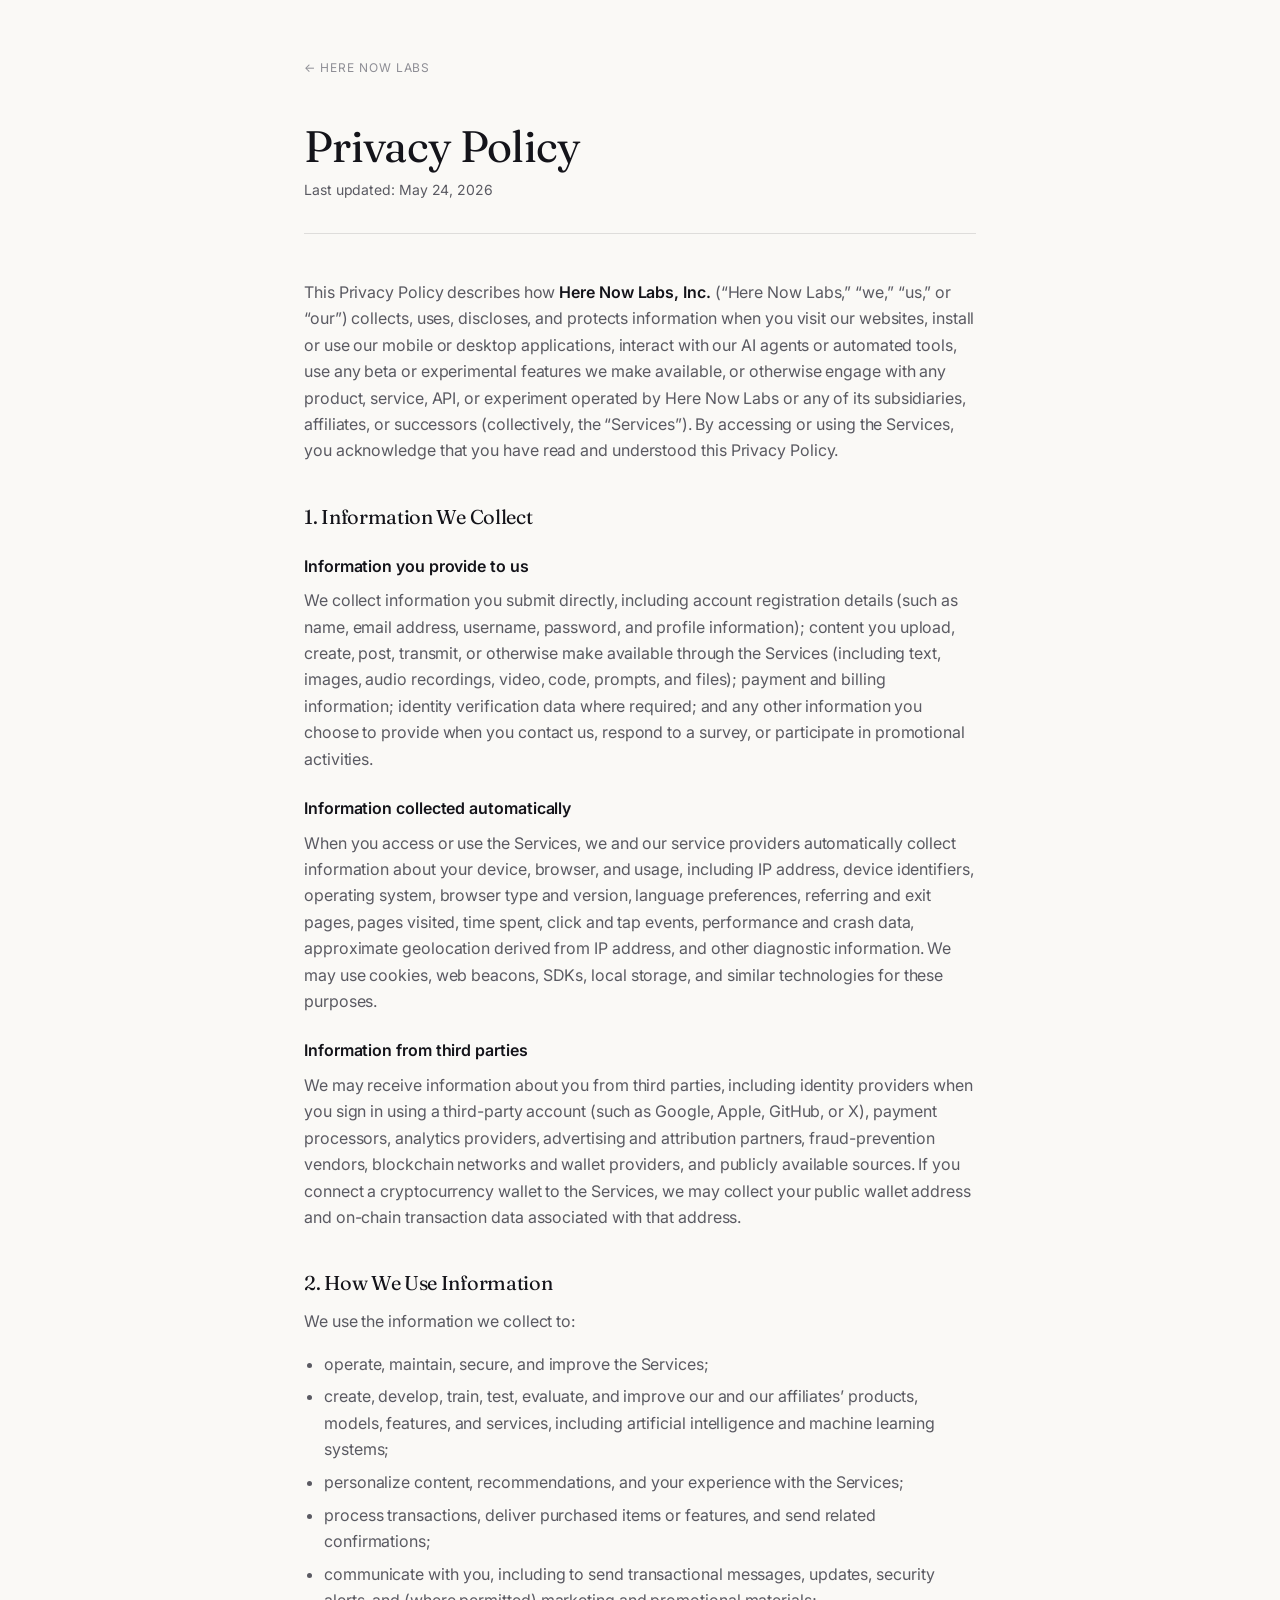
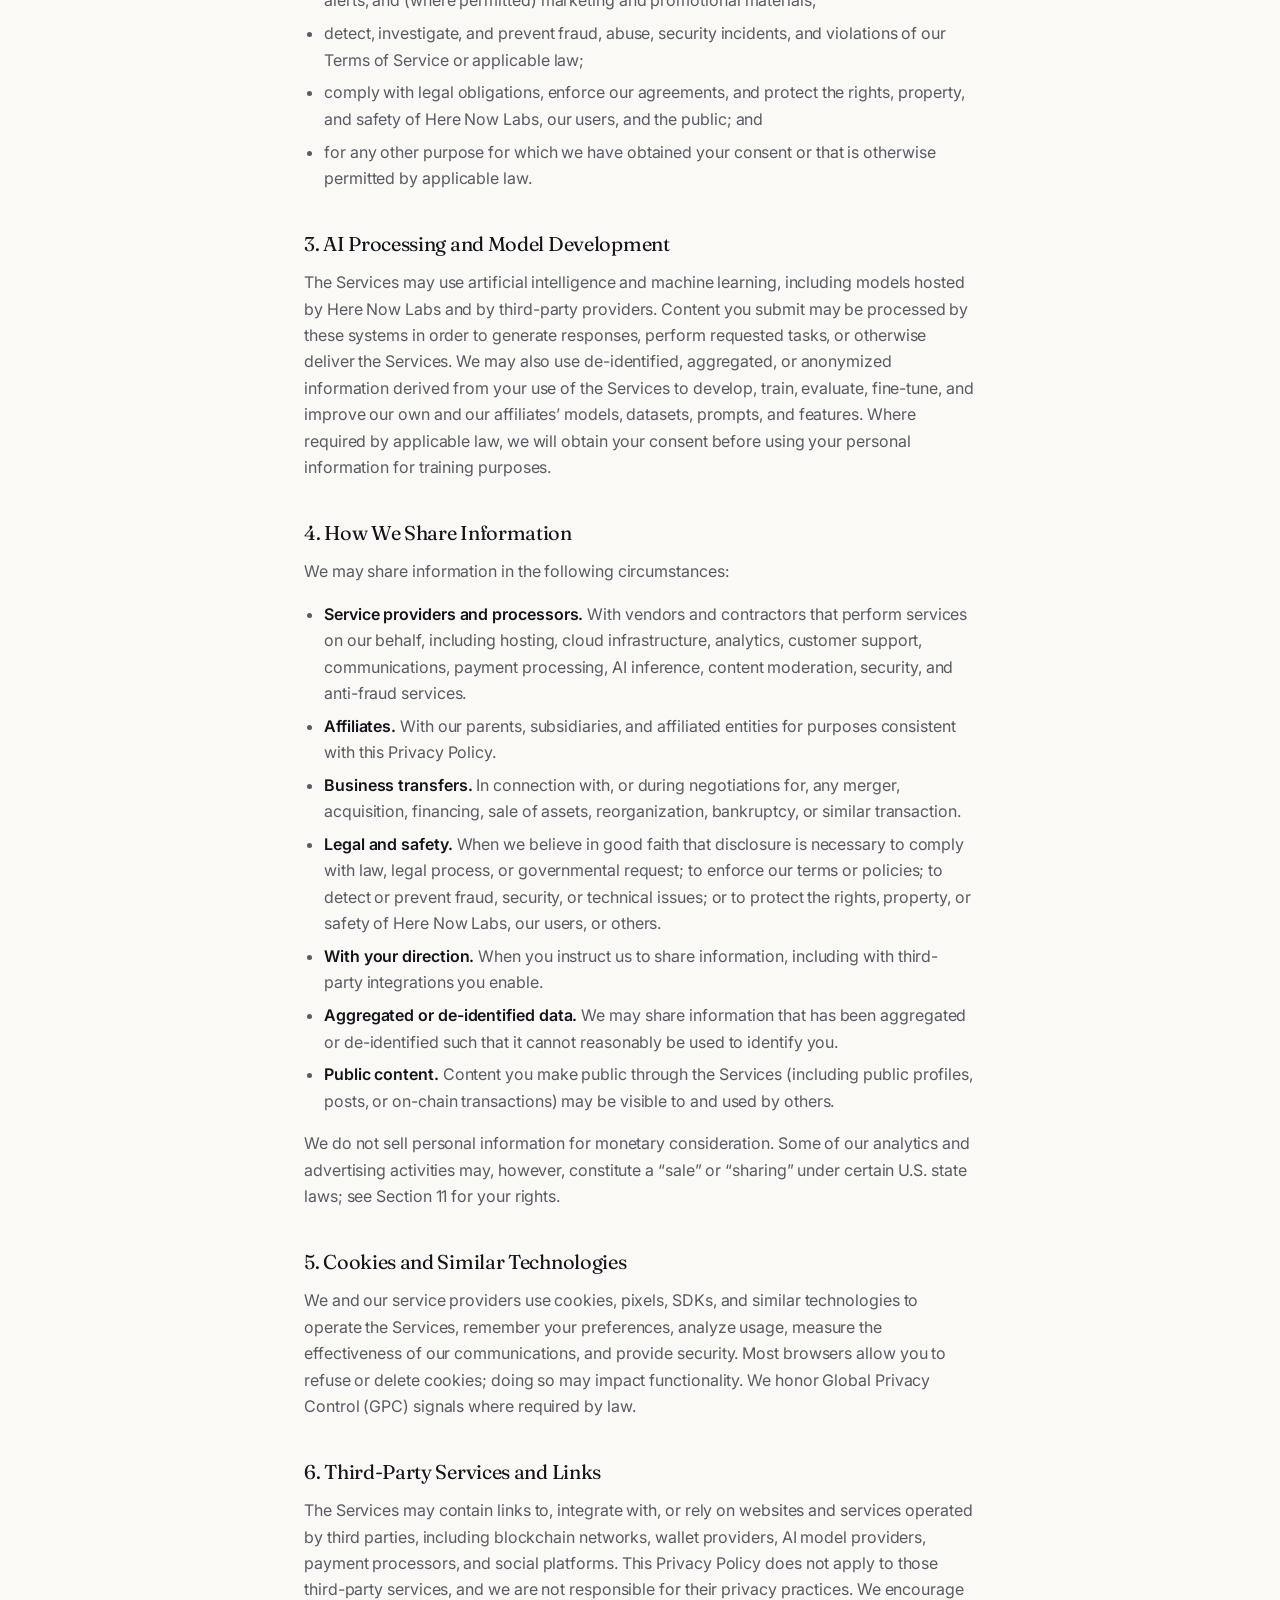
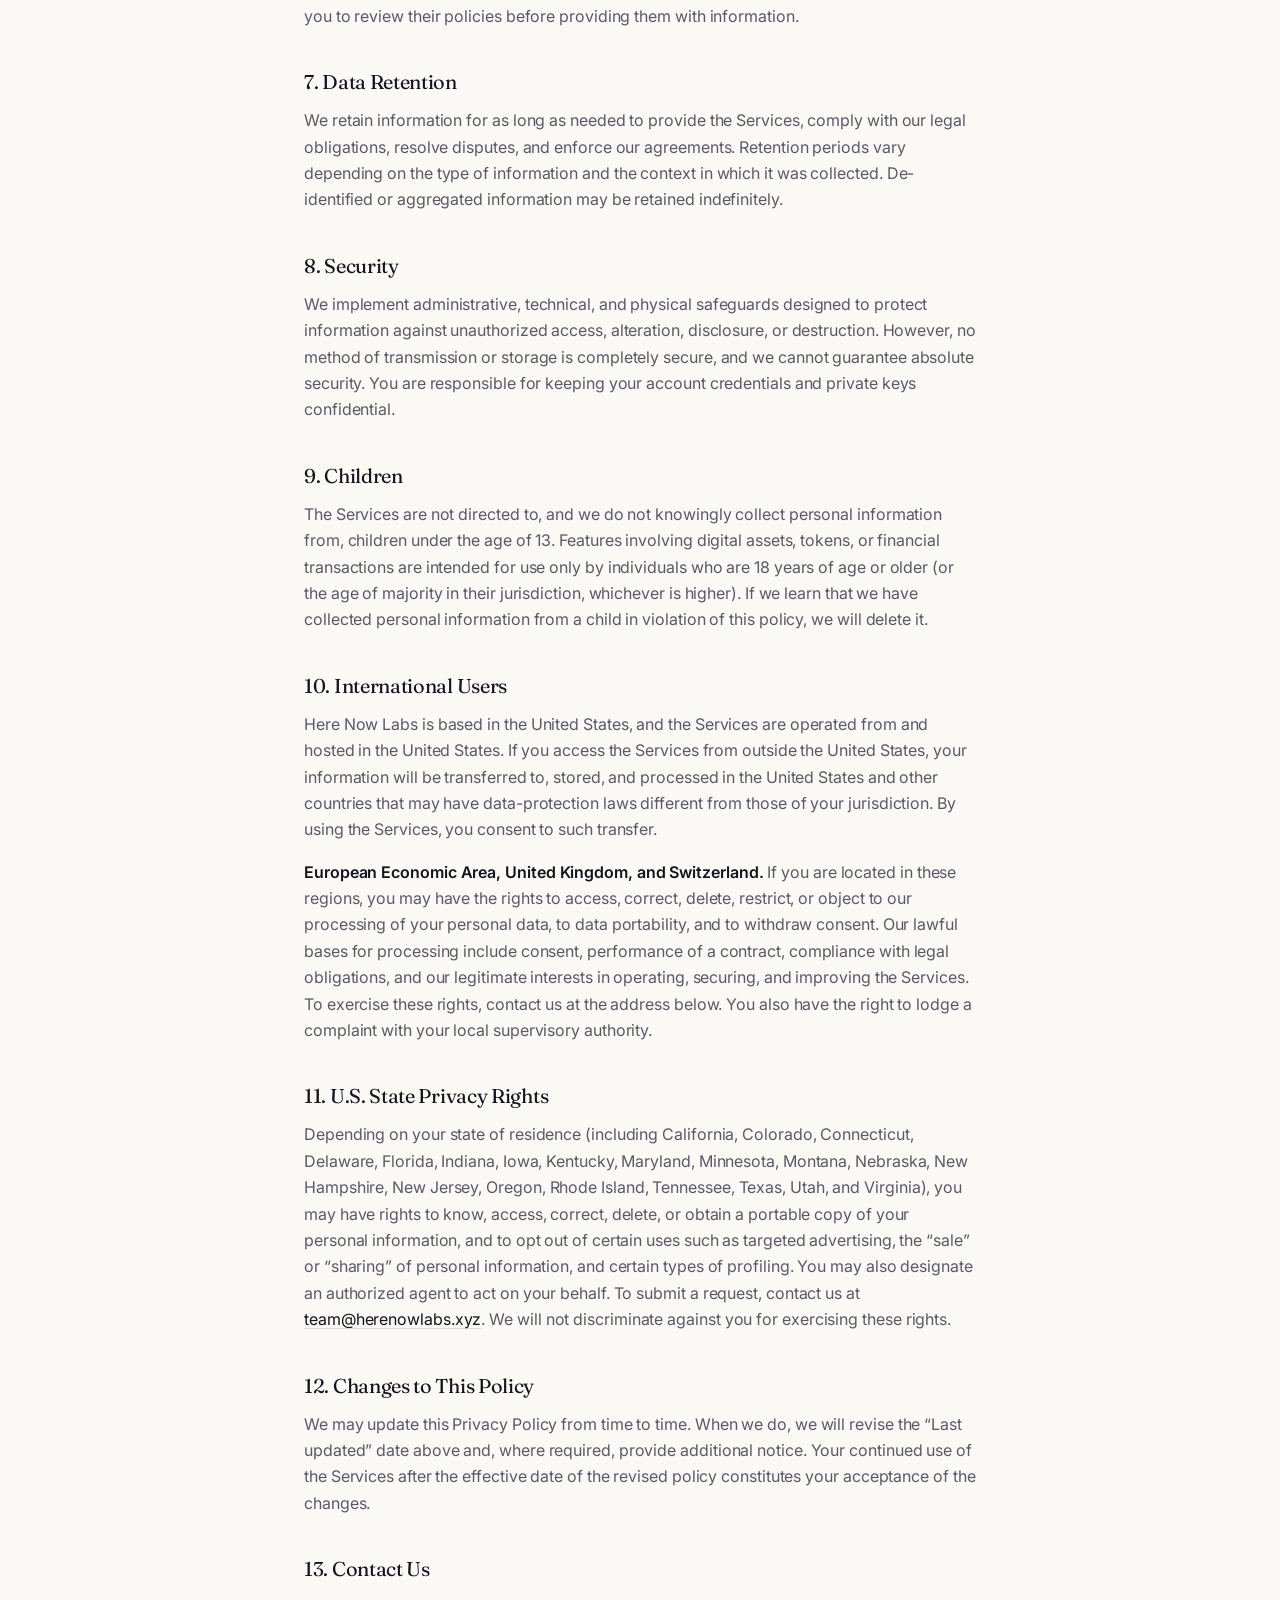
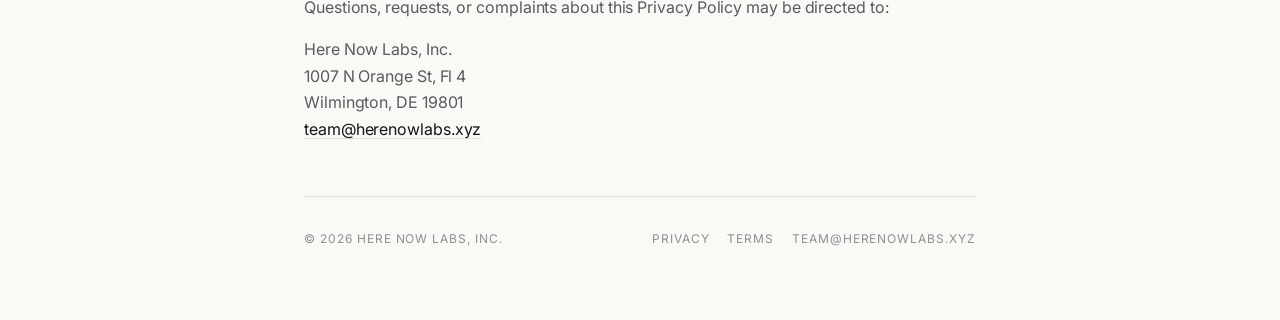
==== privacy/index.html @ 29dd6aaf "Build static GitHub Pages site" ====
<!doctype html>
<html lang="en">
<head>
  <meta charset="utf-8">
  <meta name="viewport" content="width=device-width, initial-scale=1">
  <meta name="theme-color" content="#faf9f6">
  <title>Privacy Policy · Here Now Labs</title>
  <meta name="description" content="Privacy Policy for Here Now Labs, Inc. and all of its websites, applications, agents, and services.">
  <link rel="preconnect" href="https://fonts.googleapis.com">
  <link rel="preconnect" href="https://fonts.gstatic.com" crossorigin>
  <link href="https://fonts.googleapis.com/css2?family=Inter:opsz,wght@14..32,300..700&amp;family=Fraunces:opsz,wght@9..144,300..600&amp;display=swap" rel="stylesheet">
  <link rel="stylesheet" href="../styles.css">
</head>
<body>
<main class="legal"><div class="legal-inner"><a class="legal-back" href="../">← Here Now Labs</a><header class="legal-header"><h1>Privacy Policy</h1><p class="legal-meta">Last updated: May 24, 2026</p></header><article class="legal-prose"><p>This Privacy Policy describes how <strong>Here Now Labs, Inc.</strong> (“Here Now Labs,” “we,” “us,” or “our”) collects, uses, discloses, and protects information when you visit our websites, install or use our mobile or desktop applications, interact with our AI agents or automated tools, use any beta or experimental features we make available, or otherwise engage with any product, service, API, or experiment operated by Here Now Labs or any of its subsidiaries, affiliates, or successors (collectively, the “Services”). By accessing or using the Services, you acknowledge that you have read and understood this Privacy Policy.</p><h2>1. Information We Collect</h2><h3>Information you provide to us</h3><p>We collect information you submit directly, including account registration details (such as name, email address, username, password, and profile information); content you upload, create, post, transmit, or otherwise make available through the Services (including text, images, audio recordings, video, code, prompts, and files); payment and billing information; identity verification data where required; and any other information you choose to provide when you contact us, respond to a survey, or participate in promotional activities.</p><h3>Information collected automatically</h3><p>When you access or use the Services, we and our service providers automatically collect information about your device, browser, and usage, including IP address, device identifiers, operating system, browser type and version, language preferences, referring and exit pages, pages visited, time spent, click and tap events, performance and crash data, approximate geolocation derived from IP address, and other diagnostic information. We may use cookies, web beacons, SDKs, local storage, and similar technologies for these purposes.</p><h3>Information from third parties</h3><p>We may receive information about you from third parties, including identity providers when you sign in using a third-party account (such as Google, Apple, GitHub, or X), payment processors, analytics providers, advertising and attribution partners, fraud-prevention vendors, blockchain networks and wallet providers, and publicly available sources. If you connect a cryptocurrency wallet to the Services, we may collect your public wallet address and on-chain transaction data associated with that address.</p><h2>2. How We Use Information</h2><p>We use the information we collect to:</p><ul><li>operate, maintain, secure, and improve the Services;</li><li>create, develop, train, test, evaluate, and improve our and our affiliates’ products, models, features, and services, including artificial intelligence and machine learning systems;</li><li>personalize content, recommendations, and your experience with the Services;</li><li>process transactions, deliver purchased items or features, and send related confirmations;</li><li>communicate with you, including to send transactional messages, updates, security alerts, and (where permitted) marketing and promotional materials;</li><li>detect, investigate, and prevent fraud, abuse, security incidents, and violations of our Terms of Service or applicable law;</li><li>comply with legal obligations, enforce our agreements, and protect the rights, property, and safety of Here Now Labs, our users, and the public; and</li><li>for any other purpose for which we have obtained your consent or that is otherwise permitted by applicable law.</li></ul><h2>3. AI Processing and Model Development</h2><p>The Services may use artificial intelligence and machine learning, including models hosted by Here Now Labs and by third-party providers. Content you submit may be processed by these systems in order to generate responses, perform requested tasks, or otherwise deliver the Services. We may also use de-identified, aggregated, or anonymized information derived from your use of the Services to develop, train, evaluate, fine-tune, and improve our own and our affiliates’ models, datasets, prompts, and features. Where required by applicable law, we will obtain your consent before using your personal information for training purposes.</p><h2>4. How We Share Information</h2><p>We may share information in the following circumstances:</p><ul><li><strong>Service providers and processors.</strong> With vendors and contractors that perform services on our behalf, including hosting, cloud infrastructure, analytics, customer support, communications, payment processing, AI inference, content moderation, security, and anti-fraud services.</li><li><strong>Affiliates.</strong> With our parents, subsidiaries, and affiliated entities for purposes consistent with this Privacy Policy.</li><li><strong>Business transfers.</strong> In connection with, or during negotiations for, any merger, acquisition, financing, sale of assets, reorganization, bankruptcy, or similar transaction.</li><li><strong>Legal and safety.</strong> When we believe in good faith that disclosure is necessary to comply with law, legal process, or governmental request; to enforce our terms or policies; to detect or prevent fraud, security, or technical issues; or to protect the rights, property, or safety of Here Now Labs, our users, or others.</li><li><strong>With your direction.</strong> When you instruct us to share information, including with third-party integrations you enable.</li><li><strong>Aggregated or de-identified data.</strong> We may share information that has been aggregated or de-identified such that it cannot reasonably be used to identify you.</li><li><strong>Public content.</strong> Content you make public through the Services (including public profiles, posts, or on-chain transactions) may be visible to and used by others.</li></ul><p>We do not sell personal information for monetary consideration. Some of our analytics and advertising activities may, however, constitute a “sale” or “sharing” under certain U.S. state laws; see Section 11 for your rights.</p><h2>5. Cookies and Similar Technologies</h2><p>We and our service providers use cookies, pixels, SDKs, and similar technologies to operate the Services, remember your preferences, analyze usage, measure the effectiveness of our communications, and provide security. Most browsers allow you to refuse or delete cookies; doing so may impact functionality. We honor Global Privacy Control (GPC) signals where required by law.</p><h2>6. Third-Party Services and Links</h2><p>The Services may contain links to, integrate with, or rely on websites and services operated by third parties, including blockchain networks, wallet providers, AI model providers, payment processors, and social platforms. This Privacy Policy does not apply to those third-party services, and we are not responsible for their privacy practices. We encourage you to review their policies before providing them with information.</p><h2>7. Data Retention</h2><p>We retain information for as long as needed to provide the Services, comply with our legal obligations, resolve disputes, and enforce our agreements. Retention periods vary depending on the type of information and the context in which it was collected. De-identified or aggregated information may be retained indefinitely.</p><h2>8. Security</h2><p>We implement administrative, technical, and physical safeguards designed to protect information against unauthorized access, alteration, disclosure, or destruction. However, no method of transmission or storage is completely secure, and we cannot guarantee absolute security. You are responsible for keeping your account credentials and private keys confidential.</p><h2>9. Children</h2><p>The Services are not directed to, and we do not knowingly collect personal information from, children under the age of 13. Features involving digital assets, tokens, or financial transactions are intended for use only by individuals who are 18 years of age or older (or the age of majority in their jurisdiction, whichever is higher). If we learn that we have collected personal information from a child in violation of this policy, we will delete it.</p><h2>10. International Users</h2><p>Here Now Labs is based in the United States, and the Services are operated from and hosted in the United States. If you access the Services from outside the United States, your information will be transferred to, stored, and processed in the United States and other countries that may have data-protection laws different from those of your jurisdiction. By using the Services, you consent to such transfer.</p><p><strong>European Economic Area, United Kingdom, and Switzerland.</strong> If you are located in these regions, you may have the rights to access, correct, delete, restrict, or object to our processing of your personal data, to data portability, and to withdraw consent. Our lawful bases for processing include consent, performance of a contract, compliance with legal obligations, and our legitimate interests in operating, securing, and improving the Services. To exercise these rights, contact us at the address below. You also have the right to lodge a complaint with your local supervisory authority.</p><h2>11. U.S. State Privacy Rights</h2><p>Depending on your state of residence (including California, Colorado, Connecticut, Delaware, Florida, Indiana, Iowa, Kentucky, Maryland, Minnesota, Montana, Nebraska, New Hampshire, New Jersey, Oregon, Rhode Island, Tennessee, Texas, Utah, and Virginia), you may have rights to know, access, correct, delete, or obtain a portable copy of your personal information, and to opt out of certain uses such as targeted advertising, the “sale” or “sharing” of personal information, and certain types of profiling. You may also designate an authorized agent to act on your behalf. To submit a request, contact us at <a href="mailto:team@herenowlabs.xyz">team@herenowlabs.xyz</a>. We will not discriminate against you for exercising these rights.</p><h2>12. Changes to This Policy</h2><p>We may update this Privacy Policy from time to time. When we do, we will revise the “Last updated” date above and, where required, provide additional notice. Your continued use of the Services after the effective date of the revised policy constitutes your acceptance of the changes.</p><h2>13. Contact Us</h2><p>Questions, requests, or complaints about this Privacy Policy may be directed to:</p><p>Here Now Labs, Inc.<br/>1007 N Orange St, Fl 4<br/>Wilmington, DE 19801<br/><a href="mailto:team@herenowlabs.xyz">team@herenowlabs.xyz</a></p></article><div class="legal-footer"><span class="copyright">© 2026 Here Now Labs, Inc.</span><nav class="legal-links" aria-label="Legal"><a href="../privacy/">Privacy</a><a href="../terms/">Terms</a><a href="mailto:team@herenowlabs.xyz">team@herenowlabs.xyz</a></nav></div></div></main>

</body>
</html>
---- styles.css ----
:root {
  --background: #faf9f6;
  --ink: #14141a;
  --muted: #5a5a62;
  --faint: #8e8e95;
  --line: rgb(20 20 26 / 12%);
  --serif: "Fraunces", Georgia, serif;
  --sans: "Inter", system-ui, -apple-system, BlinkMacSystemFont, "Segoe UI", sans-serif;
}

*,
*::before,
*::after {
  box-sizing: border-box;
}

html,
body {
  margin: 0;
  min-height: 100%;
  background: var(--background);
  color: var(--ink);
}

html {
  -webkit-text-size-adjust: 100%;
}

body {
  min-height: 100svh;
  font-family: var(--sans);
  font-size: 1rem;
  font-weight: 400;
  line-height: 1.6;
  letter-spacing: -0.005em;
  -webkit-font-smoothing: antialiased;
}

::selection {
  background: var(--ink);
  color: var(--background);
}

a {
  color: var(--ink);
  text-decoration-color: var(--line);
  text-decoration-thickness: 1px;
  text-underline-offset: 3px;
  transition: text-decoration-color 150ms ease, color 150ms ease;
}

a:hover {
  text-decoration-color: var(--ink);
}

:focus-visible {
  outline: 2px solid var(--ink);
  outline-offset: 3px;
  border-radius: 2px;
}

.landing {
  display: flex;
  align-items: center;
  justify-content: center;
  min-height: 100svh;
  padding: clamp(1.5rem, 6vh, 4rem) clamp(1.25rem, 5vw, 2rem);
}

.landing-inner {
  display: flex;
  width: 100%;
  max-width: 36rem;
  flex-direction: column;
  gap: clamp(1.25rem, 3.5vh, 2rem);
}

.wordmark {
  margin: 0;
  color: var(--ink);
  font-family: var(--serif);
  font-size: clamp(2rem, 6vw, 2.75rem);
  font-weight: 400;
  letter-spacing: -0.02em;
  line-height: 1;
}

.wordmark em {
  font-style: italic;
}

.tagline {
  margin: 0;
  color: var(--muted);
  font-size: 1.0625rem;
  line-height: 1.5;
}

.entity-list {
  display: grid;
  grid-template-columns: 5.5rem minmax(0, 1fr);
  gap: 0.5rem 1.25rem;
  margin: 0;
  font-size: 0.875rem;
}

.entity-list dt {
  align-self: center;
  color: var(--faint);
  font-size: 0.75rem;
  font-weight: 400;
  letter-spacing: 0.08em;
  text-transform: uppercase;
}

.entity-list dd {
  margin: 0;
  line-height: 1.45;
}

.entity-list address {
  font-style: normal;
}

.landing-footer {
  display: flex;
  flex-wrap: wrap;
  align-items: baseline;
  justify-content: space-between;
  gap: 0.6rem 1.25rem;
  padding-top: clamp(1rem, 2.5vh, 1.5rem);
  border-top: 1px solid var(--line);
  color: var(--faint);
  font-size: 0.75rem;
  letter-spacing: 0.08em;
  text-transform: uppercase;
}

.landing-links {
  display: flex;
  flex-wrap: wrap;
  gap: 0.25rem 1.1rem;
}

.landing-footer a {
  color: var(--faint);
  text-decoration: none;
}

.landing-footer a:hover {
  color: var(--ink);
}

.legal {
  padding: clamp(2rem, 6vh, 4rem) clamp(1.25rem, 5vw, 2rem) clamp(3rem, 8vh, 5rem);
}

.legal-inner {
  width: 100%;
  max-width: 42rem;
  margin-inline: auto;
}

.legal-back {
  display: inline-block;
  margin-bottom: clamp(2rem, 5vh, 3rem);
  color: var(--faint);
  font-size: 0.75rem;
  letter-spacing: 0.08em;
  text-decoration: none;
  text-transform: uppercase;
}

.legal-back:hover {
  color: var(--ink);
}

.legal-header {
  margin-bottom: clamp(2rem, 5vh, 3rem);
  padding-bottom: clamp(1.5rem, 4vh, 2rem);
  border-bottom: 1px solid var(--line);
}

.legal-header h1,
.legal-prose h2 {
  margin: 0;
  color: var(--ink);
  font-family: var(--serif);
  font-weight: 400;
  letter-spacing: -0.015em;
}

.legal-header h1 {
  margin-bottom: 0.5rem;
  font-size: clamp(2rem, 5vw, 2.75rem);
  line-height: 1.1;
}

.legal-meta {
  margin: 0;
  color: var(--muted);
  font-size: 0.875rem;
}

.legal-prose h2 {
  margin-top: 2.5rem;
  margin-bottom: 0.75rem;
  font-size: 1.25rem;
  line-height: 1.3;
}

.legal-prose h2:first-child {
  margin-top: 0;
}

.legal-prose h3 {
  margin-top: 1.5rem;
  margin-bottom: 0.5rem;
  color: var(--ink);
  font-size: 1rem;
  font-weight: 600;
}

.legal-prose p,
.legal-prose li {
  color: var(--muted);
  line-height: 1.65;
}

.legal-prose p {
  margin: 0 0 1em;
}

.legal-prose ul,
.legal-prose ol {
  margin: 0 0 1em;
  padding-left: 1.25rem;
}

.legal-prose li {
  margin-bottom: 0.4em;
}

.legal-prose strong {
  color: var(--ink);
  font-weight: 600;
}

.legal-footer {
  display: flex;
  flex-wrap: wrap;
  align-items: baseline;
  justify-content: space-between;
  gap: 0.6rem 1.25rem;
  margin-top: clamp(3rem, 6vh, 4rem);
  padding-top: clamp(1.5rem, 4vh, 2rem);
  border-top: 1px solid var(--line);
  color: var(--faint);
  font-size: 0.75rem;
  letter-spacing: 0.08em;
  text-transform: uppercase;
}

.legal-links {
  display: flex;
  flex-wrap: wrap;
  gap: 0.25rem 1.1rem;
}

.legal-footer a {
  color: var(--faint);
  text-decoration: none;
}

.legal-footer a:hover {
  color: var(--ink);
}

@media (max-width: 28rem) {
  .entity-list {
    grid-template-columns: 4.75rem minmax(0, 1fr);
    gap-x: 0.9rem;
  }
}

@media (prefers-reduced-motion: reduce) {
  *,
  *::before,
  *::after {
    scroll-behavior: auto !important;
    transition-duration: 0.01ms !important;
  }
}
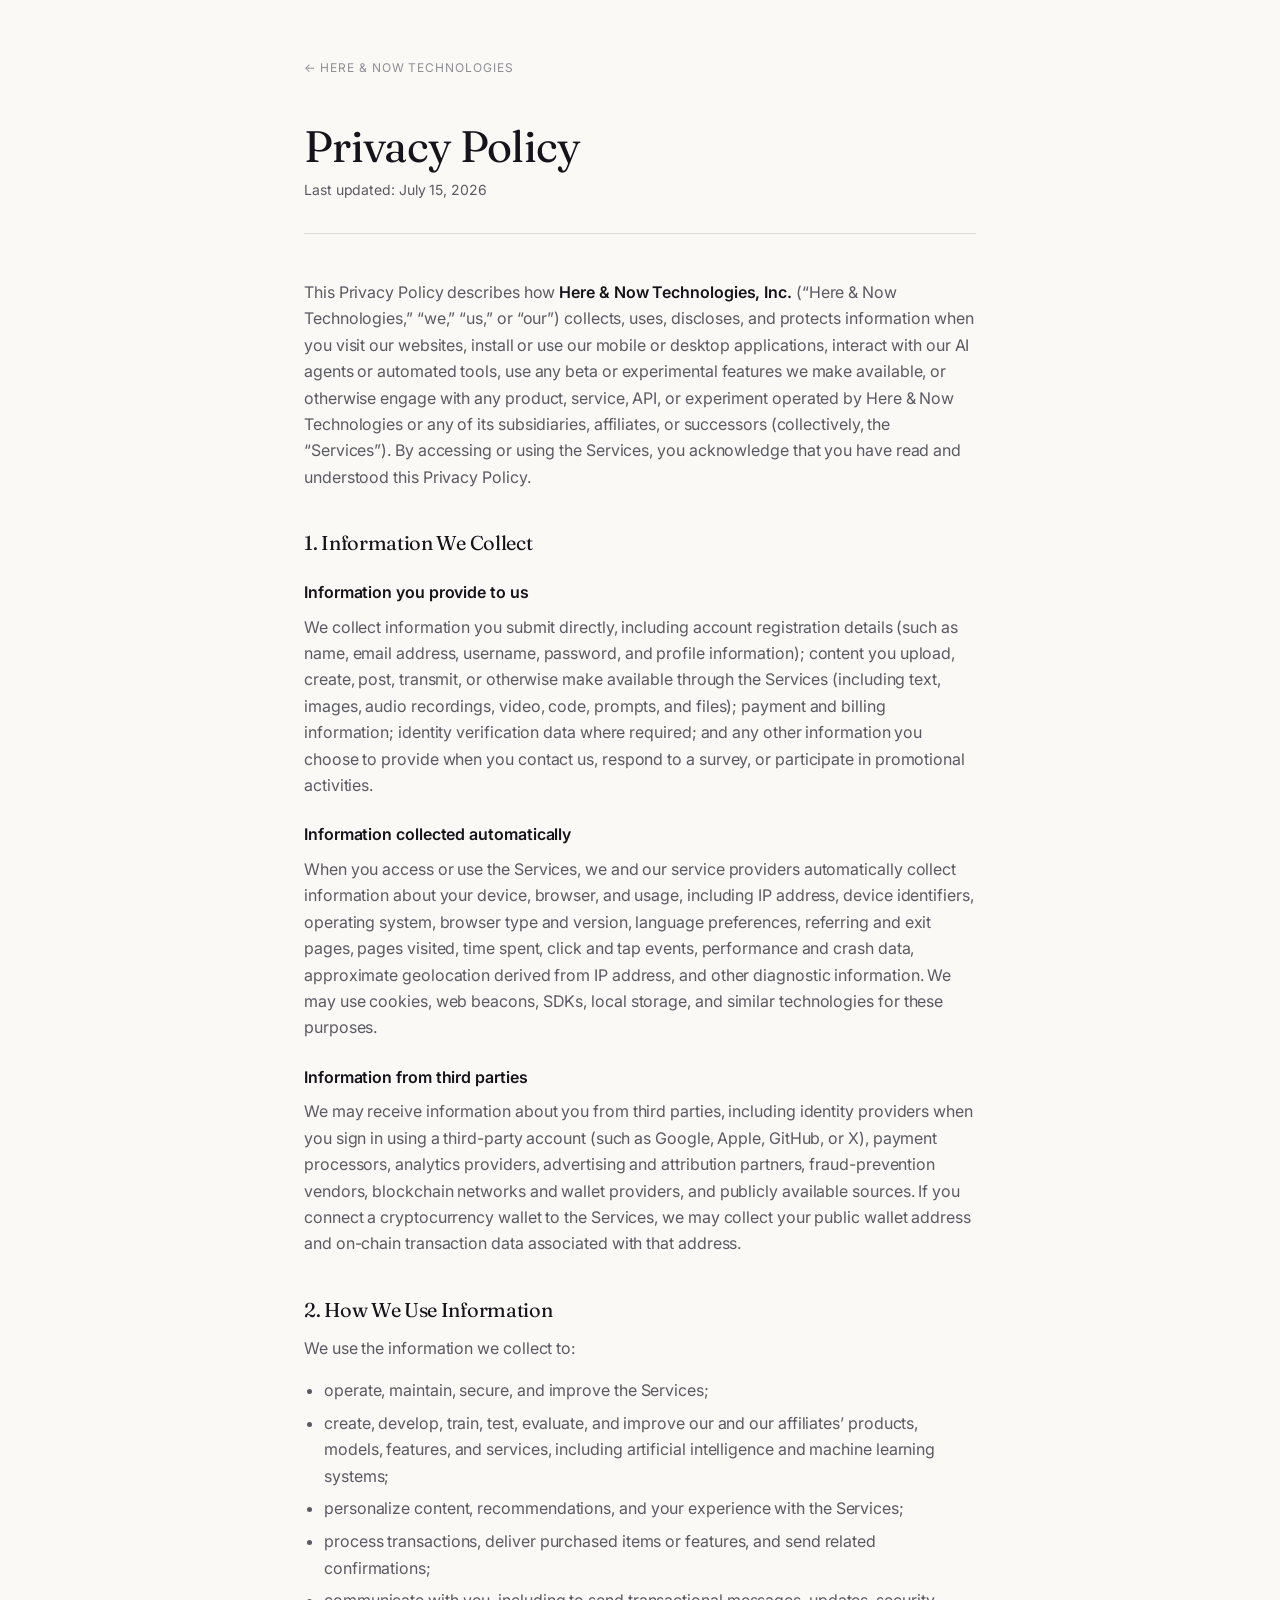
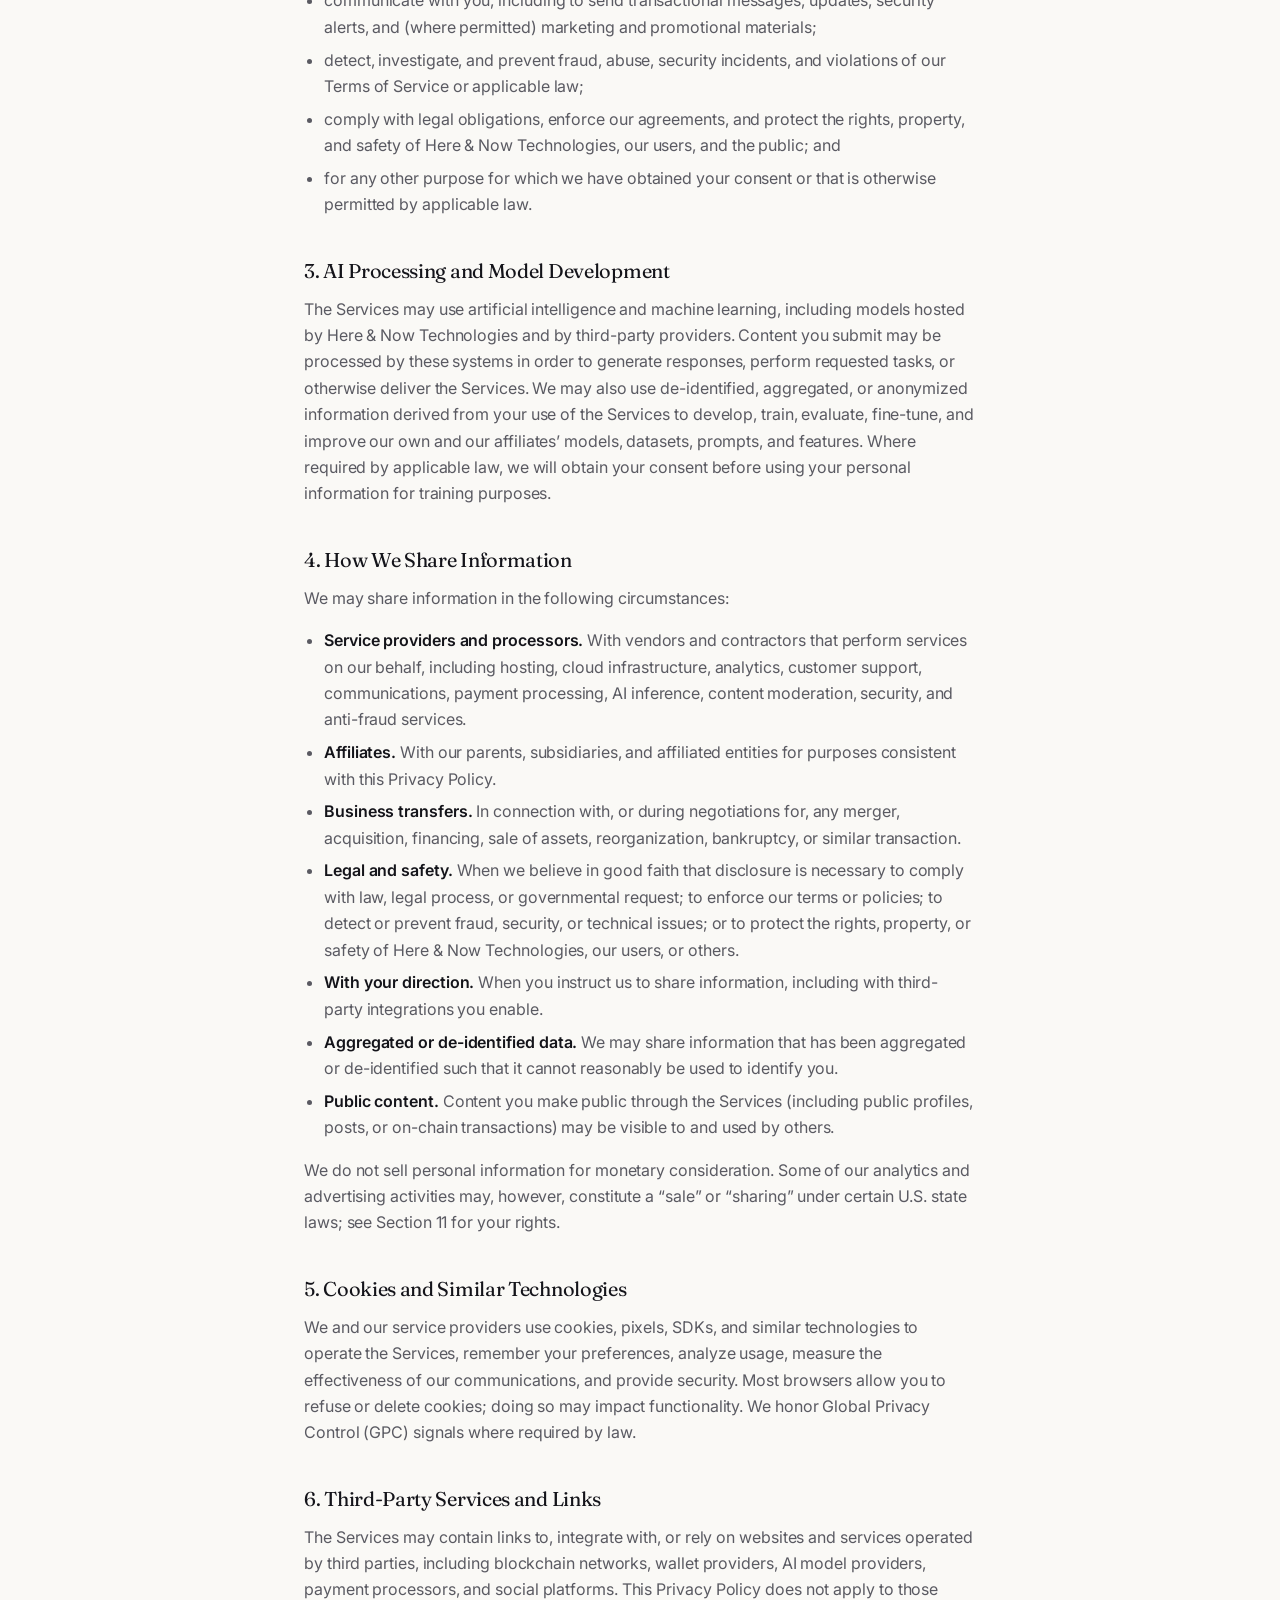
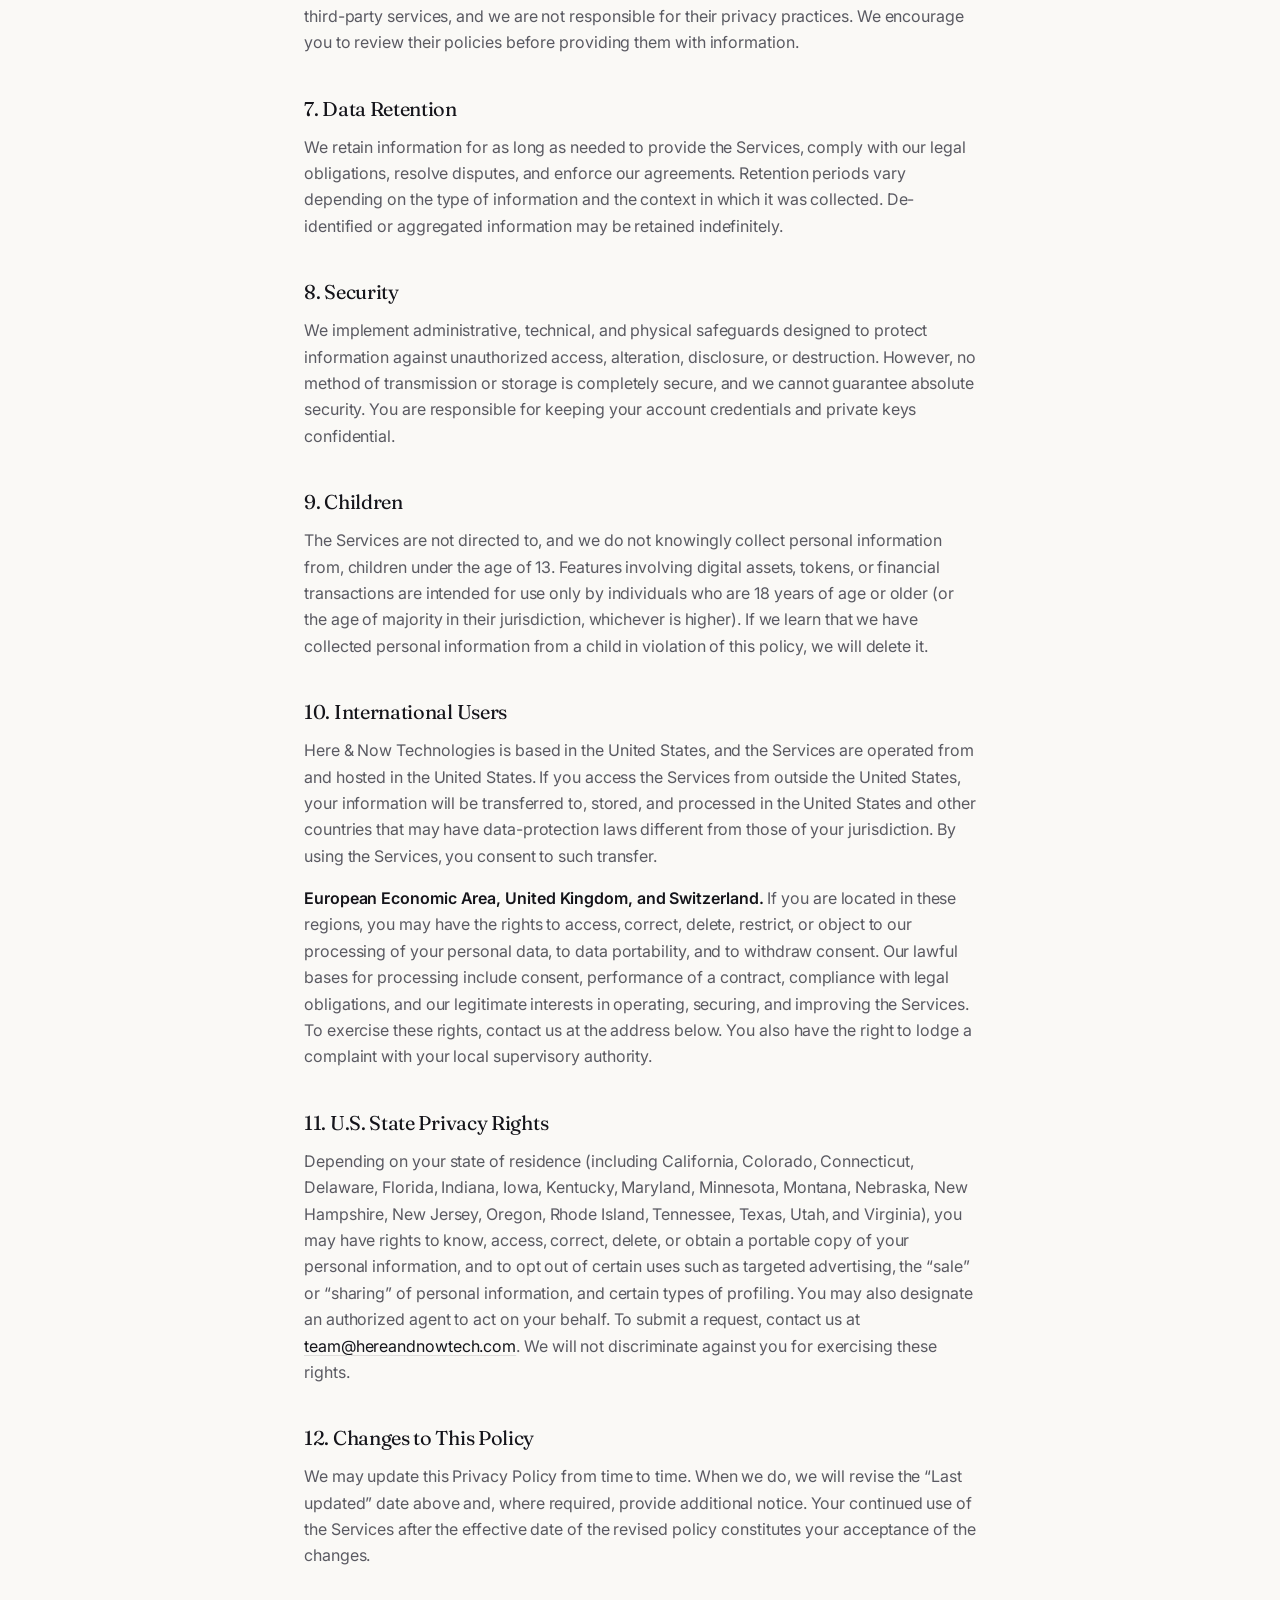
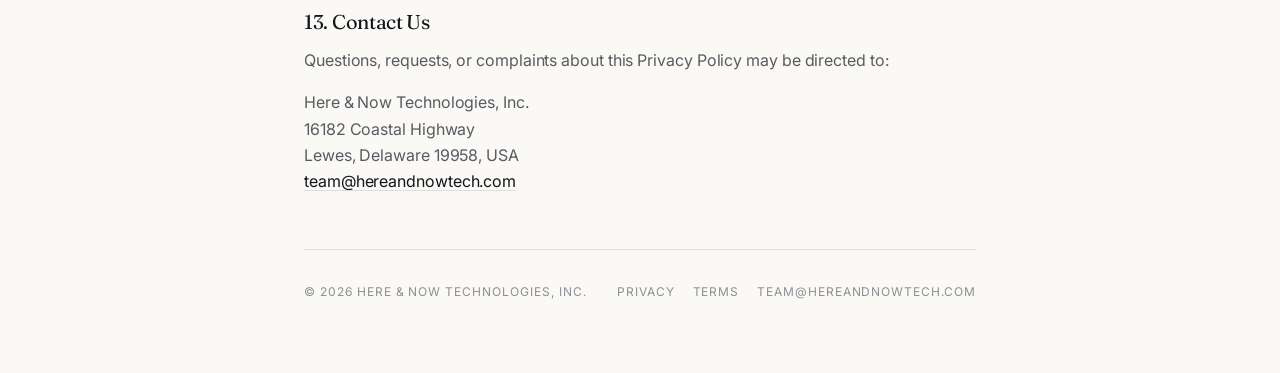
==== commit 6ee9088c: "Update company identity and custom domain" ====
--- a/privacy/index.html
+++ b/privacy/index.html
@@ -4,15 +4,15 @@
   <meta charset="utf-8">
   <meta name="viewport" content="width=device-width, initial-scale=1">
   <meta name="theme-color" content="#faf9f6">
-  <title>Privacy Policy · Here Now Labs</title>
-  <meta name="description" content="Privacy Policy for Here Now Labs, Inc. and all of its websites, applications, agents, and services.">
+  <title>Privacy Policy · Here &amp; Now Technologies</title>
+  <meta name="description" content="Privacy Policy for Here &amp; Now Technologies, Inc. and all of its websites, applications, agents, and services.">
   <link rel="preconnect" href="https://fonts.googleapis.com">
   <link rel="preconnect" href="https://fonts.gstatic.com" crossorigin>
   <link href="https://fonts.googleapis.com/css2?family=Inter:opsz,wght@14..32,300..700&amp;family=Fraunces:opsz,wght@9..144,300..600&amp;display=swap" rel="stylesheet">
   <link rel="stylesheet" href="../styles.css">
 </head>
 <body>
-<main class="legal"><div class="legal-inner"><a class="legal-back" href="../">← Here Now Labs</a><header class="legal-header"><h1>Privacy Policy</h1><p class="legal-meta">Last updated: May 24, 2026</p></header><article class="legal-prose"><p>This Privacy Policy describes how <strong>Here Now Labs, Inc.</strong> (“Here Now Labs,” “we,” “us,” or “our”) collects, uses, discloses, and protects information when you visit our websites, install or use our mobile or desktop applications, interact with our AI agents or automated tools, use any beta or experimental features we make available, or otherwise engage with any product, service, API, or experiment operated by Here Now Labs or any of its subsidiaries, affiliates, or successors (collectively, the “Services”). By accessing or using the Services, you acknowledge that you have read and understood this Privacy Policy.</p><h2>1. Information We Collect</h2><h3>Information you provide to us</h3><p>We collect information you submit directly, including account registration details (such as name, email address, username, password, and profile information); content you upload, create, post, transmit, or otherwise make available through the Services (including text, images, audio recordings, video, code, prompts, and files); payment and billing information; identity verification data where required; and any other information you choose to provide when you contact us, respond to a survey, or participate in promotional activities.</p><h3>Information collected automatically</h3><p>When you access or use the Services, we and our service providers automatically collect information about your device, browser, and usage, including IP address, device identifiers, operating system, browser type and version, language preferences, referring and exit pages, pages visited, time spent, click and tap events, performance and crash data, approximate geolocation derived from IP address, and other diagnostic information. We may use cookies, web beacons, SDKs, local storage, and similar technologies for these purposes.</p><h3>Information from third parties</h3><p>We may receive information about you from third parties, including identity providers when you sign in using a third-party account (such as Google, Apple, GitHub, or X), payment processors, analytics providers, advertising and attribution partners, fraud-prevention vendors, blockchain networks and wallet providers, and publicly available sources. If you connect a cryptocurrency wallet to the Services, we may collect your public wallet address and on-chain transaction data associated with that address.</p><h2>2. How We Use Information</h2><p>We use the information we collect to:</p><ul><li>operate, maintain, secure, and improve the Services;</li><li>create, develop, train, test, evaluate, and improve our and our affiliates’ products, models, features, and services, including artificial intelligence and machine learning systems;</li><li>personalize content, recommendations, and your experience with the Services;</li><li>process transactions, deliver purchased items or features, and send related confirmations;</li><li>communicate with you, including to send transactional messages, updates, security alerts, and (where permitted) marketing and promotional materials;</li><li>detect, investigate, and prevent fraud, abuse, security incidents, and violations of our Terms of Service or applicable law;</li><li>comply with legal obligations, enforce our agreements, and protect the rights, property, and safety of Here Now Labs, our users, and the public; and</li><li>for any other purpose for which we have obtained your consent or that is otherwise permitted by applicable law.</li></ul><h2>3. AI Processing and Model Development</h2><p>The Services may use artificial intelligence and machine learning, including models hosted by Here Now Labs and by third-party providers. Content you submit may be processed by these systems in order to generate responses, perform requested tasks, or otherwise deliver the Services. We may also use de-identified, aggregated, or anonymized information derived from your use of the Services to develop, train, evaluate, fine-tune, and improve our own and our affiliates’ models, datasets, prompts, and features. Where required by applicable law, we will obtain your consent before using your personal information for training purposes.</p><h2>4. How We Share Information</h2><p>We may share information in the following circumstances:</p><ul><li><strong>Service providers and processors.</strong> With vendors and contractors that perform services on our behalf, including hosting, cloud infrastructure, analytics, customer support, communications, payment processing, AI inference, content moderation, security, and anti-fraud services.</li><li><strong>Affiliates.</strong> With our parents, subsidiaries, and affiliated entities for purposes consistent with this Privacy Policy.</li><li><strong>Business transfers.</strong> In connection with, or during negotiations for, any merger, acquisition, financing, sale of assets, reorganization, bankruptcy, or similar transaction.</li><li><strong>Legal and safety.</strong> When we believe in good faith that disclosure is necessary to comply with law, legal process, or governmental request; to enforce our terms or policies; to detect or prevent fraud, security, or technical issues; or to protect the rights, property, or safety of Here Now Labs, our users, or others.</li><li><strong>With your direction.</strong> When you instruct us to share information, including with third-party integrations you enable.</li><li><strong>Aggregated or de-identified data.</strong> We may share information that has been aggregated or de-identified such that it cannot reasonably be used to identify you.</li><li><strong>Public content.</strong> Content you make public through the Services (including public profiles, posts, or on-chain transactions) may be visible to and used by others.</li></ul><p>We do not sell personal information for monetary consideration. Some of our analytics and advertising activities may, however, constitute a “sale” or “sharing” under certain U.S. state laws; see Section 11 for your rights.</p><h2>5. Cookies and Similar Technologies</h2><p>We and our service providers use cookies, pixels, SDKs, and similar technologies to operate the Services, remember your preferences, analyze usage, measure the effectiveness of our communications, and provide security. Most browsers allow you to refuse or delete cookies; doing so may impact functionality. We honor Global Privacy Control (GPC) signals where required by law.</p><h2>6. Third-Party Services and Links</h2><p>The Services may contain links to, integrate with, or rely on websites and services operated by third parties, including blockchain networks, wallet providers, AI model providers, payment processors, and social platforms. This Privacy Policy does not apply to those third-party services, and we are not responsible for their privacy practices. We encourage you to review their policies before providing them with information.</p><h2>7. Data Retention</h2><p>We retain information for as long as needed to provide the Services, comply with our legal obligations, resolve disputes, and enforce our agreements. Retention periods vary depending on the type of information and the context in which it was collected. De-identified or aggregated information may be retained indefinitely.</p><h2>8. Security</h2><p>We implement administrative, technical, and physical safeguards designed to protect information against unauthorized access, alteration, disclosure, or destruction. However, no method of transmission or storage is completely secure, and we cannot guarantee absolute security. You are responsible for keeping your account credentials and private keys confidential.</p><h2>9. Children</h2><p>The Services are not directed to, and we do not knowingly collect personal information from, children under the age of 13. Features involving digital assets, tokens, or financial transactions are intended for use only by individuals who are 18 years of age or older (or the age of majority in their jurisdiction, whichever is higher). If we learn that we have collected personal information from a child in violation of this policy, we will delete it.</p><h2>10. International Users</h2><p>Here Now Labs is based in the United States, and the Services are operated from and hosted in the United States. If you access the Services from outside the United States, your information will be transferred to, stored, and processed in the United States and other countries that may have data-protection laws different from those of your jurisdiction. By using the Services, you consent to such transfer.</p><p><strong>European Economic Area, United Kingdom, and Switzerland.</strong> If you are located in these regions, you may have the rights to access, correct, delete, restrict, or object to our processing of your personal data, to data portability, and to withdraw consent. Our lawful bases for processing include consent, performance of a contract, compliance with legal obligations, and our legitimate interests in operating, securing, and improving the Services. To exercise these rights, contact us at the address below. You also have the right to lodge a complaint with your local supervisory authority.</p><h2>11. U.S. State Privacy Rights</h2><p>Depending on your state of residence (including California, Colorado, Connecticut, Delaware, Florida, Indiana, Iowa, Kentucky, Maryland, Minnesota, Montana, Nebraska, New Hampshire, New Jersey, Oregon, Rhode Island, Tennessee, Texas, Utah, and Virginia), you may have rights to know, access, correct, delete, or obtain a portable copy of your personal information, and to opt out of certain uses such as targeted advertising, the “sale” or “sharing” of personal information, and certain types of profiling. You may also designate an authorized agent to act on your behalf. To submit a request, contact us at <a href="mailto:team@herenowlabs.xyz">team@herenowlabs.xyz</a>. We will not discriminate against you for exercising these rights.</p><h2>12. Changes to This Policy</h2><p>We may update this Privacy Policy from time to time. When we do, we will revise the “Last updated” date above and, where required, provide additional notice. Your continued use of the Services after the effective date of the revised policy constitutes your acceptance of the changes.</p><h2>13. Contact Us</h2><p>Questions, requests, or complaints about this Privacy Policy may be directed to:</p><p>Here Now Labs, Inc.<br/>1007 N Orange St, Fl 4<br/>Wilmington, DE 19801<br/><a href="mailto:team@herenowlabs.xyz">team@herenowlabs.xyz</a></p></article><div class="legal-footer"><span class="copyright">© 2026 Here Now Labs, Inc.</span><nav class="legal-links" aria-label="Legal"><a href="../privacy/">Privacy</a><a href="../terms/">Terms</a><a href="mailto:team@herenowlabs.xyz">team@herenowlabs.xyz</a></nav></div></div></main>
+<main class="legal"><div class="legal-inner"><a class="legal-back" href="../">← Here &amp; Now Technologies</a><header class="legal-header"><h1>Privacy Policy</h1><p class="legal-meta">Last updated: July 15, 2026</p></header><article class="legal-prose"><p>This Privacy Policy describes how <strong>Here &amp; Now Technologies, Inc.</strong> (“Here &amp; Now Technologies,” “we,” “us,” or “our”) collects, uses, discloses, and protects information when you visit our websites, install or use our mobile or desktop applications, interact with our AI agents or automated tools, use any beta or experimental features we make available, or otherwise engage with any product, service, API, or experiment operated by Here &amp; Now Technologies or any of its subsidiaries, affiliates, or successors (collectively, the “Services”). By accessing or using the Services, you acknowledge that you have read and understood this Privacy Policy.</p><h2>1. Information We Collect</h2><h3>Information you provide to us</h3><p>We collect information you submit directly, including account registration details (such as name, email address, username, password, and profile information); content you upload, create, post, transmit, or otherwise make available through the Services (including text, images, audio recordings, video, code, prompts, and files); payment and billing information; identity verification data where required; and any other information you choose to provide when you contact us, respond to a survey, or participate in promotional activities.</p><h3>Information collected automatically</h3><p>When you access or use the Services, we and our service providers automatically collect information about your device, browser, and usage, including IP address, device identifiers, operating system, browser type and version, language preferences, referring and exit pages, pages visited, time spent, click and tap events, performance and crash data, approximate geolocation derived from IP address, and other diagnostic information. We may use cookies, web beacons, SDKs, local storage, and similar technologies for these purposes.</p><h3>Information from third parties</h3><p>We may receive information about you from third parties, including identity providers when you sign in using a third-party account (such as Google, Apple, GitHub, or X), payment processors, analytics providers, advertising and attribution partners, fraud-prevention vendors, blockchain networks and wallet providers, and publicly available sources. If you connect a cryptocurrency wallet to the Services, we may collect your public wallet address and on-chain transaction data associated with that address.</p><h2>2. How We Use Information</h2><p>We use the information we collect to:</p><ul><li>operate, maintain, secure, and improve the Services;</li><li>create, develop, train, test, evaluate, and improve our and our affiliates’ products, models, features, and services, including artificial intelligence and machine learning systems;</li><li>personalize content, recommendations, and your experience with the Services;</li><li>process transactions, deliver purchased items or features, and send related confirmations;</li><li>communicate with you, including to send transactional messages, updates, security alerts, and (where permitted) marketing and promotional materials;</li><li>detect, investigate, and prevent fraud, abuse, security incidents, and violations of our Terms of Service or applicable law;</li><li>comply with legal obligations, enforce our agreements, and protect the rights, property, and safety of Here &amp; Now Technologies, our users, and the public; and</li><li>for any other purpose for which we have obtained your consent or that is otherwise permitted by applicable law.</li></ul><h2>3. AI Processing and Model Development</h2><p>The Services may use artificial intelligence and machine learning, including models hosted by Here &amp; Now Technologies and by third-party providers. Content you submit may be processed by these systems in order to generate responses, perform requested tasks, or otherwise deliver the Services. We may also use de-identified, aggregated, or anonymized information derived from your use of the Services to develop, train, evaluate, fine-tune, and improve our own and our affiliates’ models, datasets, prompts, and features. Where required by applicable law, we will obtain your consent before using your personal information for training purposes.</p><h2>4. How We Share Information</h2><p>We may share information in the following circumstances:</p><ul><li><strong>Service providers and processors.</strong> With vendors and contractors that perform services on our behalf, including hosting, cloud infrastructure, analytics, customer support, communications, payment processing, AI inference, content moderation, security, and anti-fraud services.</li><li><strong>Affiliates.</strong> With our parents, subsidiaries, and affiliated entities for purposes consistent with this Privacy Policy.</li><li><strong>Business transfers.</strong> In connection with, or during negotiations for, any merger, acquisition, financing, sale of assets, reorganization, bankruptcy, or similar transaction.</li><li><strong>Legal and safety.</strong> When we believe in good faith that disclosure is necessary to comply with law, legal process, or governmental request; to enforce our terms or policies; to detect or prevent fraud, security, or technical issues; or to protect the rights, property, or safety of Here &amp; Now Technologies, our users, or others.</li><li><strong>With your direction.</strong> When you instruct us to share information, including with third-party integrations you enable.</li><li><strong>Aggregated or de-identified data.</strong> We may share information that has been aggregated or de-identified such that it cannot reasonably be used to identify you.</li><li><strong>Public content.</strong> Content you make public through the Services (including public profiles, posts, or on-chain transactions) may be visible to and used by others.</li></ul><p>We do not sell personal information for monetary consideration. Some of our analytics and advertising activities may, however, constitute a “sale” or “sharing” under certain U.S. state laws; see Section 11 for your rights.</p><h2>5. Cookies and Similar Technologies</h2><p>We and our service providers use cookies, pixels, SDKs, and similar technologies to operate the Services, remember your preferences, analyze usage, measure the effectiveness of our communications, and provide security. Most browsers allow you to refuse or delete cookies; doing so may impact functionality. We honor Global Privacy Control (GPC) signals where required by law.</p><h2>6. Third-Party Services and Links</h2><p>The Services may contain links to, integrate with, or rely on websites and services operated by third parties, including blockchain networks, wallet providers, AI model providers, payment processors, and social platforms. This Privacy Policy does not apply to those third-party services, and we are not responsible for their privacy practices. We encourage you to review their policies before providing them with information.</p><h2>7. Data Retention</h2><p>We retain information for as long as needed to provide the Services, comply with our legal obligations, resolve disputes, and enforce our agreements. Retention periods vary depending on the type of information and the context in which it was collected. De-identified or aggregated information may be retained indefinitely.</p><h2>8. Security</h2><p>We implement administrative, technical, and physical safeguards designed to protect information against unauthorized access, alteration, disclosure, or destruction. However, no method of transmission or storage is completely secure, and we cannot guarantee absolute security. You are responsible for keeping your account credentials and private keys confidential.</p><h2>9. Children</h2><p>The Services are not directed to, and we do not knowingly collect personal information from, children under the age of 13. Features involving digital assets, tokens, or financial transactions are intended for use only by individuals who are 18 years of age or older (or the age of majority in their jurisdiction, whichever is higher). If we learn that we have collected personal information from a child in violation of this policy, we will delete it.</p><h2>10. International Users</h2><p>Here &amp; Now Technologies is based in the United States, and the Services are operated from and hosted in the United States. If you access the Services from outside the United States, your information will be transferred to, stored, and processed in the United States and other countries that may have data-protection laws different from those of your jurisdiction. By using the Services, you consent to such transfer.</p><p><strong>European Economic Area, United Kingdom, and Switzerland.</strong> If you are located in these regions, you may have the rights to access, correct, delete, restrict, or object to our processing of your personal data, to data portability, and to withdraw consent. Our lawful bases for processing include consent, performance of a contract, compliance with legal obligations, and our legitimate interests in operating, securing, and improving the Services. To exercise these rights, contact us at the address below. You also have the right to lodge a complaint with your local supervisory authority.</p><h2>11. U.S. State Privacy Rights</h2><p>Depending on your state of residence (including California, Colorado, Connecticut, Delaware, Florida, Indiana, Iowa, Kentucky, Maryland, Minnesota, Montana, Nebraska, New Hampshire, New Jersey, Oregon, Rhode Island, Tennessee, Texas, Utah, and Virginia), you may have rights to know, access, correct, delete, or obtain a portable copy of your personal information, and to opt out of certain uses such as targeted advertising, the “sale” or “sharing” of personal information, and certain types of profiling. You may also designate an authorized agent to act on your behalf. To submit a request, contact us at <a href="mailto:team@hereandnowtech.com">team@hereandnowtech.com</a>. We will not discriminate against you for exercising these rights.</p><h2>12. Changes to This Policy</h2><p>We may update this Privacy Policy from time to time. When we do, we will revise the “Last updated” date above and, where required, provide additional notice. Your continued use of the Services after the effective date of the revised policy constitutes your acceptance of the changes.</p><h2>13. Contact Us</h2><p>Questions, requests, or complaints about this Privacy Policy may be directed to:</p><p>Here &amp; Now Technologies, Inc.<br/>16182 Coastal Highway<br/>Lewes, Delaware 19958, USA<br/><a href="mailto:team@hereandnowtech.com">team@hereandnowtech.com</a></p></article><div class="legal-footer"><span class="copyright">© 2026 Here &amp; Now Technologies, Inc.</span><nav class="legal-links" aria-label="Legal"><a href="../privacy/">Privacy</a><a href="../terms/">Terms</a><a href="mailto:team@hereandnowtech.com">team@hereandnowtech.com</a></nav></div></div></main>
 
 </body>
 </html>
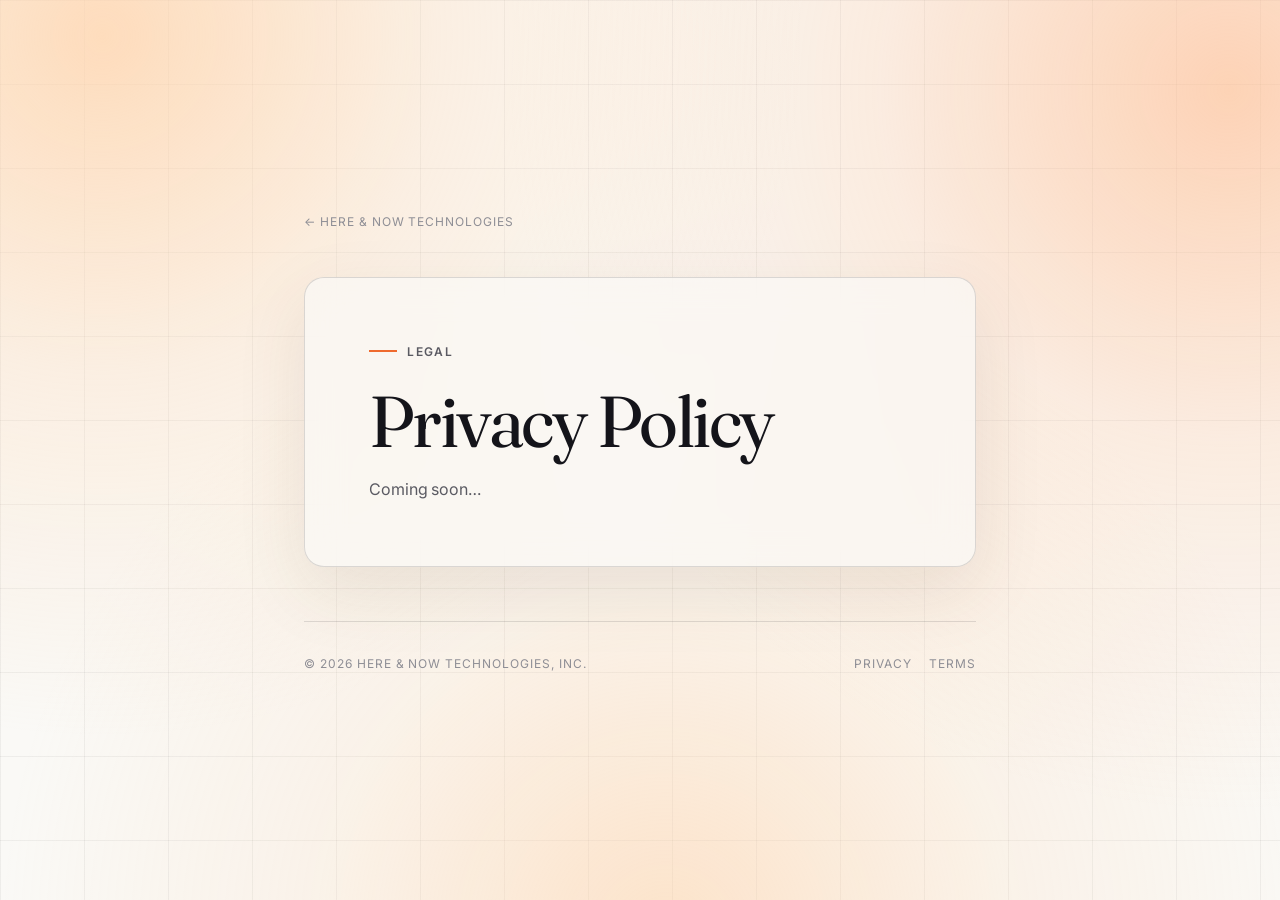
==== commit 39822e0c: "Replace legal pages with coming soon placeholders" ====
--- a/privacy/index.html
+++ b/privacy/index.html
@@ -5,15 +5,30 @@
   <meta name="viewport" content="width=device-width, initial-scale=1">
   <meta name="theme-color" content="#faf9f6">
   <title>Privacy Policy · Here &amp; Now Technologies</title>
-  <meta name="description" content="Privacy Policy for Here &amp; Now Technologies, Inc. and all of its websites, applications, agents, and services.">
+  <meta name="description" content="Privacy Policy for Here &amp; Now Technologies, Inc.">
   <link rel="preconnect" href="https://fonts.googleapis.com">
   <link rel="preconnect" href="https://fonts.gstatic.com" crossorigin>
   <link href="https://fonts.googleapis.com/css2?family=Inter:opsz,wght@14..32,300..700&amp;family=Fraunces:opsz,wght@9..144,300..600&amp;display=swap" rel="stylesheet">
   <link rel="stylesheet" href="../styles.css">
+  <script src="../script.js" defer></script>
 </head>
 <body>
-<main class="legal"><div class="legal-inner"><a class="legal-back" href="../">← Here &amp; Now Technologies</a><header class="legal-header"><h1>Privacy Policy</h1><p class="legal-meta">Last updated: July 15, 2026</p></header><article class="legal-prose"><p>This Privacy Policy describes how <strong>Here &amp; Now Technologies, Inc.</strong> (“Here &amp; Now Technologies,” “we,” “us,” or “our”) collects, uses, discloses, and protects information when you visit our websites, install or use our mobile or desktop applications, interact with our AI agents or automated tools, use any beta or experimental features we make available, or otherwise engage with any product, service, API, or experiment operated by Here &amp; Now Technologies or any of its subsidiaries, affiliates, or successors (collectively, the “Services”). By accessing or using the Services, you acknowledge that you have read and understood this Privacy Policy.</p><h2>1. Information We Collect</h2><h3>Information you provide to us</h3><p>We collect information you submit directly, including account registration details (such as name, email address, username, password, and profile information); content you upload, create, post, transmit, or otherwise make available through the Services (including text, images, audio recordings, video, code, prompts, and files); payment and billing information; identity verification data where required; and any other information you choose to provide when you contact us, respond to a survey, or participate in promotional activities.</p><h3>Information collected automatically</h3><p>When you access or use the Services, we and our service providers automatically collect information about your device, browser, and usage, including IP address, device identifiers, operating system, browser type and version, language preferences, referring and exit pages, pages visited, time spent, click and tap events, performance and crash data, approximate geolocation derived from IP address, and other diagnostic information. We may use cookies, web beacons, SDKs, local storage, and similar technologies for these purposes.</p><h3>Information from third parties</h3><p>We may receive information about you from third parties, including identity providers when you sign in using a third-party account (such as Google, Apple, GitHub, or X), payment processors, analytics providers, advertising and attribution partners, fraud-prevention vendors, blockchain networks and wallet providers, and publicly available sources. If you connect a cryptocurrency wallet to the Services, we may collect your public wallet address and on-chain transaction data associated with that address.</p><h2>2. How We Use Information</h2><p>We use the information we collect to:</p><ul><li>operate, maintain, secure, and improve the Services;</li><li>create, develop, train, test, evaluate, and improve our and our affiliates’ products, models, features, and services, including artificial intelligence and machine learning systems;</li><li>personalize content, recommendations, and your experience with the Services;</li><li>process transactions, deliver purchased items or features, and send related confirmations;</li><li>communicate with you, including to send transactional messages, updates, security alerts, and (where permitted) marketing and promotional materials;</li><li>detect, investigate, and prevent fraud, abuse, security incidents, and violations of our Terms of Service or applicable law;</li><li>comply with legal obligations, enforce our agreements, and protect the rights, property, and safety of Here &amp; Now Technologies, our users, and the public; and</li><li>for any other purpose for which we have obtained your consent or that is otherwise permitted by applicable law.</li></ul><h2>3. AI Processing and Model Development</h2><p>The Services may use artificial intelligence and machine learning, including models hosted by Here &amp; Now Technologies and by third-party providers. Content you submit may be processed by these systems in order to generate responses, perform requested tasks, or otherwise deliver the Services. We may also use de-identified, aggregated, or anonymized information derived from your use of the Services to develop, train, evaluate, fine-tune, and improve our own and our affiliates’ models, datasets, prompts, and features. Where required by applicable law, we will obtain your consent before using your personal information for training purposes.</p><h2>4. How We Share Information</h2><p>We may share information in the following circumstances:</p><ul><li><strong>Service providers and processors.</strong> With vendors and contractors that perform services on our behalf, including hosting, cloud infrastructure, analytics, customer support, communications, payment processing, AI inference, content moderation, security, and anti-fraud services.</li><li><strong>Affiliates.</strong> With our parents, subsidiaries, and affiliated entities for purposes consistent with this Privacy Policy.</li><li><strong>Business transfers.</strong> In connection with, or during negotiations for, any merger, acquisition, financing, sale of assets, reorganization, bankruptcy, or similar transaction.</li><li><strong>Legal and safety.</strong> When we believe in good faith that disclosure is necessary to comply with law, legal process, or governmental request; to enforce our terms or policies; to detect or prevent fraud, security, or technical issues; or to protect the rights, property, or safety of Here &amp; Now Technologies, our users, or others.</li><li><strong>With your direction.</strong> When you instruct us to share information, including with third-party integrations you enable.</li><li><strong>Aggregated or de-identified data.</strong> We may share information that has been aggregated or de-identified such that it cannot reasonably be used to identify you.</li><li><strong>Public content.</strong> Content you make public through the Services (including public profiles, posts, or on-chain transactions) may be visible to and used by others.</li></ul><p>We do not sell personal information for monetary consideration. Some of our analytics and advertising activities may, however, constitute a “sale” or “sharing” under certain U.S. state laws; see Section 11 for your rights.</p><h2>5. Cookies and Similar Technologies</h2><p>We and our service providers use cookies, pixels, SDKs, and similar technologies to operate the Services, remember your preferences, analyze usage, measure the effectiveness of our communications, and provide security. Most browsers allow you to refuse or delete cookies; doing so may impact functionality. We honor Global Privacy Control (GPC) signals where required by law.</p><h2>6. Third-Party Services and Links</h2><p>The Services may contain links to, integrate with, or rely on websites and services operated by third parties, including blockchain networks, wallet providers, AI model providers, payment processors, and social platforms. This Privacy Policy does not apply to those third-party services, and we are not responsible for their privacy practices. We encourage you to review their policies before providing them with information.</p><h2>7. Data Retention</h2><p>We retain information for as long as needed to provide the Services, comply with our legal obligations, resolve disputes, and enforce our agreements. Retention periods vary depending on the type of information and the context in which it was collected. De-identified or aggregated information may be retained indefinitely.</p><h2>8. Security</h2><p>We implement administrative, technical, and physical safeguards designed to protect information against unauthorized access, alteration, disclosure, or destruction. However, no method of transmission or storage is completely secure, and we cannot guarantee absolute security. You are responsible for keeping your account credentials and private keys confidential.</p><h2>9. Children</h2><p>The Services are not directed to, and we do not knowingly collect personal information from, children under the age of 13. Features involving digital assets, tokens, or financial transactions are intended for use only by individuals who are 18 years of age or older (or the age of majority in their jurisdiction, whichever is higher). If we learn that we have collected personal information from a child in violation of this policy, we will delete it.</p><h2>10. International Users</h2><p>Here &amp; Now Technologies is based in the United States, and the Services are operated from and hosted in the United States. If you access the Services from outside the United States, your information will be transferred to, stored, and processed in the United States and other countries that may have data-protection laws different from those of your jurisdiction. By using the Services, you consent to such transfer.</p><p><strong>European Economic Area, United Kingdom, and Switzerland.</strong> If you are located in these regions, you may have the rights to access, correct, delete, restrict, or object to our processing of your personal data, to data portability, and to withdraw consent. Our lawful bases for processing include consent, performance of a contract, compliance with legal obligations, and our legitimate interests in operating, securing, and improving the Services. To exercise these rights, contact us at the address below. You also have the right to lodge a complaint with your local supervisory authority.</p><h2>11. U.S. State Privacy Rights</h2><p>Depending on your state of residence (including California, Colorado, Connecticut, Delaware, Florida, Indiana, Iowa, Kentucky, Maryland, Minnesota, Montana, Nebraska, New Hampshire, New Jersey, Oregon, Rhode Island, Tennessee, Texas, Utah, and Virginia), you may have rights to know, access, correct, delete, or obtain a portable copy of your personal information, and to opt out of certain uses such as targeted advertising, the “sale” or “sharing” of personal information, and certain types of profiling. You may also designate an authorized agent to act on your behalf. To submit a request, contact us at <a href="mailto:team@hereandnowtech.com">team@hereandnowtech.com</a>. We will not discriminate against you for exercising these rights.</p><h2>12. Changes to This Policy</h2><p>We may update this Privacy Policy from time to time. When we do, we will revise the “Last updated” date above and, where required, provide additional notice. Your continued use of the Services after the effective date of the revised policy constitutes your acceptance of the changes.</p><h2>13. Contact Us</h2><p>Questions, requests, or complaints about this Privacy Policy may be directed to:</p><p>Here &amp; Now Technologies, Inc.<br/>16182 Coastal Highway<br/>Lewes, Delaware 19958, USA<br/><a href="mailto:team@hereandnowtech.com">team@hereandnowtech.com</a></p></article><div class="legal-footer"><span class="copyright">© 2026 Here &amp; Now Technologies, Inc.</span><nav class="legal-links" aria-label="Legal"><a href="../privacy/">Privacy</a><a href="../terms/">Terms</a><a href="mailto:team@hereandnowtech.com">team@hereandnowtech.com</a></nav></div></div></main>
-
+  <main class="legal legal-placeholder">
+    <div class="legal-inner">
+      <a class="legal-back" href="../">← Here &amp; Now Technologies</a>
+      <section class="placeholder-card">
+        <p class="eyebrow"><span aria-hidden="true"></span> Legal</p>
+        <h1>Privacy Policy</h1>
+        <p>Coming soon…</p>
+      </section>
+      <footer class="legal-footer">
+        <span>© <span data-current-year>2026</span> Here &amp; Now Technologies, Inc.</span>
+        <nav class="legal-links" aria-label="Legal">
+          <a href="../privacy/">Privacy</a>
+          <a href="../terms/">Terms</a>
+        </nav>
+      </footer>
+    </div>
+  </main>
 </body>
 </html>
-
--- a/styles.css
+++ b/styles.css
@@ -27,7 +27,9 @@
 }
 
 body {
+  position: relative;
   min-height: 100svh;
+  isolation: isolate;
   font-family: var(--sans);
   font-size: 1rem;
   font-weight: 400;
@@ -36,6 +38,29 @@
   -webkit-font-smoothing: antialiased;
 }
 
+body::before,
+body::after {
+  position: fixed;
+  inset: 0;
+  z-index: -1;
+  pointer-events: none;
+  content: "";
+}
+
+body::before {
+  background-image:
+    linear-gradient(rgb(17 17 17 / 5%) 1px, transparent 1px),
+    linear-gradient(90deg, rgb(17 17 17 / 5%) 1px, transparent 1px);
+  background-size: 84px 84px;
+}
+
+body::after {
+  background:
+    radial-gradient(circle at 8% 4%, rgb(255 210 168 / 74%) 0, rgb(255 210 168 / 25%) 23%, transparent 48%),
+    radial-gradient(circle at 96% 10%, rgb(255 185 139 / 60%) 0, rgb(255 185 139 / 20%) 24%, transparent 49%),
+    radial-gradient(circle at 52% 104%, rgb(255 205 158 / 50%) 0, rgb(255 205 158 / 15%) 30%, transparent 58%);
+}
+
 ::selection {
   background: var(--ink);
   color: var(--background);
@@ -64,50 +89,127 @@
   align-items: center;
   justify-content: center;
   min-height: 100svh;
-  padding: clamp(1.5rem, 6vh, 4rem) clamp(1.25rem, 5vw, 2rem);
+  padding: clamp(2rem, 7vh, 5rem) clamp(1.25rem, 7vw, 7rem);
 }
 
 .landing-inner {
-  display: flex;
+  display: grid;
   width: 100%;
-  max-width: 36rem;
-  flex-direction: column;
-  gap: clamp(1.25rem, 3.5vh, 2rem);
+  max-width: 70rem;
+  min-width: 0;
+  grid-template-columns: minmax(0, 1.45fr) minmax(18rem, 0.75fr);
+  gap: clamp(3rem, 8vw, 8rem);
+  align-items: center;
+}
+
+.landing-intro {
+  max-width: 42rem;
+  min-width: 0;
+}
+
+.eyebrow {
+  display: flex;
+  align-items: center;
+  gap: 0.65rem;
+  margin: 0 0 clamp(1.5rem, 4vh, 2.5rem);
+  color: var(--muted);
+  font-size: 0.75rem;
+  font-weight: 600;
+  letter-spacing: 0.11em;
+  text-transform: uppercase;
+}
+
+.eyebrow span {
+  width: 1.75rem;
+  height: 2px;
+  background: #ef6a2e;
 }
 
 .wordmark {
   margin: 0;
   color: var(--ink);
   font-family: var(--serif);
-  font-size: clamp(2rem, 6vw, 2.75rem);
+  font-size: clamp(3.25rem, 7vw, 6.5rem);
   font-weight: 400;
-  letter-spacing: -0.02em;
-  line-height: 1;
+  letter-spacing: -0.045em;
+  line-height: 0.93;
 }
 
 .wordmark em {
+  display: block;
+  margin-left: clamp(1.5rem, 7vw, 5rem);
   font-style: italic;
 }
 
 .tagline {
-  margin: 0;
+  max-width: 35rem;
+  margin: clamp(1.75rem, 4vh, 2.75rem) 0 0;
   color: var(--muted);
-  font-size: 1.0625rem;
-  line-height: 1.5;
+  font-size: clamp(1rem, 1.6vw, 1.2rem);
+  line-height: 1.6;
+}
+
+.contact-link {
+  display: inline-flex;
+  align-items: center;
+  gap: 0.65rem;
+  margin-top: 2rem;
+  font-size: 0.875rem;
+  font-weight: 600;
+  text-decoration: none;
+}
+
+.contact-link span {
+  display: grid;
+  width: 1.75rem;
+  height: 1.75rem;
+  place-items: center;
+  border: 1px solid var(--line);
+  border-radius: 50%;
+  background: rgb(255 255 255 / 48%);
+  transition: transform 150ms ease, background 150ms ease;
+}
+
+.contact-link:hover span {
+  transform: translate(2px, -2px);
+  background: rgb(255 255 255 / 82%);
+}
+
+.company-card {
+  min-width: 0;
+  padding: clamp(1.5rem, 3vw, 2rem);
+  border: 1px solid rgb(20 20 26 / 14%);
+  border-radius: 1.25rem;
+  box-shadow: 0 24px 70px rgb(91 55 31 / 10%);
+  background: rgb(250 249 246 / 72%);
+  backdrop-filter: blur(18px);
+}
+
+.company-card-label {
+  margin: 0 0 1.5rem;
+  color: var(--faint);
+  font-size: 0.7rem;
+  font-weight: 600;
+  letter-spacing: 0.1em;
+  text-transform: uppercase;
 }
 
 .entity-list {
+  margin: 0;
+  font-size: 0.875rem;
+}
+
+.entity-list > div {
   display: grid;
-  grid-template-columns: 5.5rem minmax(0, 1fr);
-  gap: 0.5rem 1.25rem;
-  margin: 0;
-  font-size: 0.875rem;
+  grid-template-columns: 5rem minmax(0, 1fr);
+  gap: 1rem;
+  padding: 0.9rem 0;
+  border-top: 1px solid var(--line);
 }
 
 .entity-list dt {
-  align-self: center;
-  color: var(--faint);
-  font-size: 0.75rem;
+  color: var(--faint);
+  font-size: 0.68rem;
   font-weight: 400;
   letter-spacing: 0.08em;
   text-transform: uppercase;
@@ -116,6 +218,7 @@
 .entity-list dd {
   margin: 0;
   line-height: 1.45;
+  overflow-wrap: anywhere;
 }
 
 .entity-list address {
@@ -128,7 +231,9 @@
   align-items: baseline;
   justify-content: space-between;
   gap: 0.6rem 1.25rem;
-  padding-top: clamp(1rem, 2.5vh, 1.5rem);
+  grid-column: 1 / -1;
+  margin-top: clamp(0rem, 2vh, 1rem);
+  padding-top: 1.25rem;
   border-top: 1px solid var(--line);
   color: var(--faint);
   font-size: 0.75rem;
@@ -159,6 +264,40 @@
   width: 100%;
   max-width: 42rem;
   margin-inline: auto;
+}
+
+.legal-placeholder {
+  display: grid;
+  min-height: 100svh;
+  align-items: center;
+}
+
+.placeholder-card {
+  padding: clamp(2rem, 6vw, 4rem);
+  border: 1px solid rgb(20 20 26 / 14%);
+  border-radius: 1.25rem;
+  box-shadow: 0 24px 70px rgb(91 55 31 / 10%);
+  background: rgb(250 249 246 / 72%);
+  backdrop-filter: blur(18px);
+}
+
+.placeholder-card .eyebrow {
+  margin-bottom: 1.5rem;
+}
+
+.placeholder-card h1 {
+  margin: 0;
+  font-family: var(--serif);
+  font-size: clamp(2.5rem, 8vw, 4.5rem);
+  font-weight: 400;
+  letter-spacing: -0.035em;
+  line-height: 1;
+}
+
+.placeholder-card > p:last-child {
+  margin: 1.25rem 0 0;
+  color: var(--muted);
+  font-size: 1rem;
 }
 
 .legal-back {
@@ -277,9 +416,37 @@
 }
 
 @media (max-width: 28rem) {
-  .entity-list {
-    grid-template-columns: 4.75rem minmax(0, 1fr);
-    gap-x: 0.9rem;
+  .entity-list > div {
+    grid-template-columns: minmax(0, 1fr);
+    gap: 0.35rem;
+  }
+
+  .company-card {
+    padding: 1.5rem;
+  }
+
+  .landing-footer {
+    align-items: flex-start;
+    flex-direction: column;
+  }
+}
+
+@media (max-width: 52rem) {
+  .landing {
+    align-items: flex-start;
+  }
+
+  .landing-inner {
+    grid-template-columns: minmax(0, 1fr);
+    gap: 2.5rem;
+  }
+
+  .company-card {
+    max-width: 34rem;
+  }
+
+  .landing-footer {
+    grid-column: 1;
   }
 }
 
